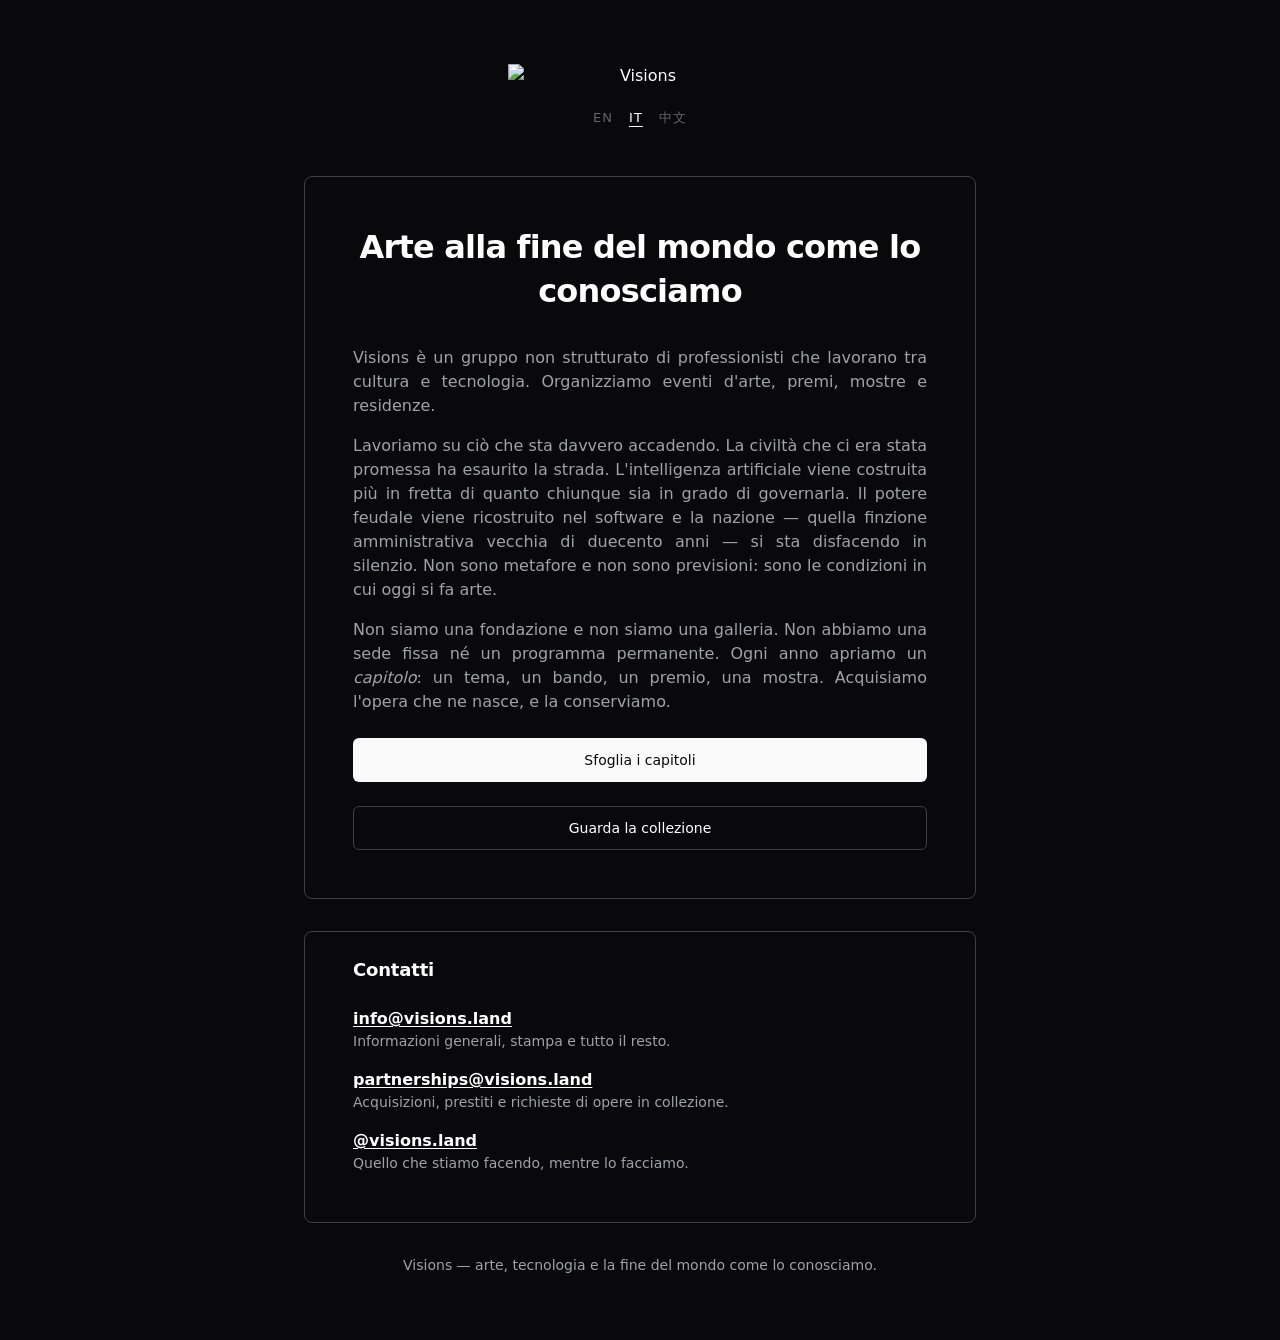
==== it/index.html @ 0a71414f "First commit." ====
<!DOCTYPE html>
<!--
  GENERATED FILE - do not edit.

  Every word on this page comes from content.toml. Edit that file, then run:

      python3 build.py

  Editing this file directly means losing the change on the next build.
-->
<html lang="it">
  <head>
    <meta charset="UTF-8" />
    <meta name="viewport" content="width=device-width, initial-scale=1.0" />
    <title>Visions — arte alla fine del mondo come lo conosciamo</title>
    <meta name="description" content="Visions è un gruppo non strutturato di professionisti che lavorano tra cultura e tecnologia. Organizziamo eventi d'arte, premi, mostre e residenze." />
    <meta name="author" content="The Visions Team" />
    <link rel="icon" type="image/svg+xml" href="../assets/visions_logo.svg" />

    <meta property="og:type" content="website" />
    <meta property="og:url" content="https://visions.land/it/" />
    <meta property="og:title" content="Visions — arte alla fine del mondo come lo conosciamo" />
    <meta property="og:description" content="Visions è un gruppo non strutturato di professionisti che lavorano tra cultura e tecnologia. Organizziamo eventi d'arte, premi, mostre e residenze." />
    <meta property="og:locale" content="it_IT" />
    <meta name="twitter:card" content="summary" />
    <meta name="twitter:title" content="Visions — arte alla fine del mondo come lo conosciamo" />
    <meta name="twitter:description" content="Visions è un gruppo non strutturato di professionisti che lavorano tra cultura e tecnologia. Organizziamo eventi d'arte, premi, mostre e residenze." />

    <link rel="canonical" href="https://visions.land/it/" />
    <link rel="alternate" hreflang="en" href="https://visions.land/" />
    <link rel="alternate" hreflang="it" href="https://visions.land/it/" />
    <link rel="alternate" hreflang="zh-Hans" href="https://visions.land/zh/" />
    <link rel="alternate" hreflang="x-default" href="https://visions.land/" />

    <link rel="stylesheet" href="../styles.css" />
  </head>

  <body>
    <div class="page">
      <div class="container">
        <header class="masthead masthead--visions">
          <a href="index.html">
            <img src="../assets/visions_logo.svg" alt="Visions" />
          </a>
          <nav class="langbar" aria-label="Lingua">
            <a href="../index.html" hreflang="en" lang="en">EN</a>
            <span aria-current="page" lang="it">IT</span>
            <a href="../zh/index.html" hreflang="zh-Hans" lang="zh-Hans">中文</a>
          </nav>
        </header>

        <main class="card-wrap">
          <article class="card">
            <div class="card-header">
              <h1 class="card-title">Arte alla fine del mondo come lo conosciamo</h1>
            </div>

            <div class="card-content">
              <div class="prose">
                <p>Visions è un gruppo non strutturato di professionisti che lavorano tra
                cultura e tecnologia. Organizziamo eventi d'arte, premi, mostre e residenze.</p>

                <p>Lavoriamo su ciò che sta davvero accadendo. La civiltà che ci era stata
                promessa ha esaurito la strada. L'intelligenza artificiale viene costruita più
                in fretta di quanto chiunque sia in grado di governarla. Il potere feudale
                viene ricostruito nel software e la nazione — quella finzione amministrativa
                vecchia di duecento anni — si sta disfacendo in silenzio. Non sono metafore e
                non sono previsioni: sono le condizioni in cui oggi si fa arte.</p>

                <p>Non siamo una fondazione e non siamo una galleria. Non abbiamo una sede
                fissa né un programma permanente. Ogni anno apriamo un <em>capitolo</em>: un
                tema, un bando, un premio, una mostra. Acquisiamo l'opera che ne nasce, e la
                conserviamo.</p>
              </div>

              <a href="chapters.html" class="btn btn--primary btn--block">
                Sfoglia i capitoli
              </a>

              <a href="collection.html" class="btn btn--outline btn--block">
                Guarda la collezione
              </a>
            </div>
          </article>

          <article class="card">
            <div class="card-content">
              <h2 class="section-title">Contatti</h2>

              <dl class="contact-list">
                <div>
                  <dt class="contact__address">
                    <a href="mailto:info@visions.land">info@visions.land</a>
                  </dt>
                  <dd class="contact__role">Informazioni generali, stampa e tutto il resto.</dd>
                </div>

                <div>
                  <dt class="contact__address">
                    <a href="mailto:partnerships@visions.land"
                      >partnerships@visions.land</a
                    >
                  </dt>
                  <dd class="contact__role">Acquisizioni, prestiti e richieste di opere in collezione.</dd>
                </div>

                <div>
                  <dt class="contact__address">
                    <a
                      href="https://instagram.com/visions.land"
                      target="_blank"
                      rel="noopener noreferrer"
                      >@visions.land</a
                    >
                  </dt>
                  <dd class="contact__role">Quello che stiamo facendo, mentre lo facciamo.</dd>
                </div>
              </dl>
            </div>
          </article>
        </main>

        <footer class="footer">
          <p>Visions — arte, tecnologia e la fine del mondo come lo conosciamo.</p>
        </footer>
      </div>
    </div>
  </body>
</html>
---- styles.css ----
/* ============================================================
   VISIONS — visions.land
   DESIGN SYSTEM — SINGLE SOURCE OF TRUTH
   All colors, fonts, radii, etc. are defined here and only here.
   The structure is carried over from the chapter sites
   (2025.visions.land, 2026.visions.land); the palette is not.
   Those sites each own a hue — amber for 2025, blue for 2026.
   The hub owns none, so it still reads as the institution when a
   fourth chapter arrives in a colour nobody has picked yet.
   To restyle the site, edit the :root block.
   ============================================================ */

:root {
  /* Fonts */
  --font-sans: ui-sans-serif, system-ui, sans-serif, "Apple Color Emoji",
    "Segoe UI Emoji", "Segoe UI Symbol", "Noto Color Emoji";
  --font-mono: ui-monospace, SFMono-Regular, Menlo, Monaco, Consolas,
    "Liberation Mono", "Courier New", monospace;
  /* Simplified-Chinese stack. The Latin stack would fall back per glyph
     anyway, but naming SC faces explicitly — together with lang="zh-Hans"
     on the page — stops a Japanese face resolving for shared ideographs. */
  --font-cjk: ui-sans-serif, system-ui, "PingFang SC", "Hiragino Sans GB",
    "Source Han Sans SC", "Noto Sans SC", "Noto Sans CJK SC",
    "Microsoft YaHei", "Heiti SC", sans-serif;

  --background: #09090b;
  --foreground: #ffffff;

  --card: #09090b;
  --card-foreground: #ffffff;
  --card-border: #3f3f46;

  --primary: #fafafa;
  --primary-foreground: #09090b;

  --secondary: #d4d4d8;
  --secondary-foreground: #09090b;

  --muted: #52525b;
  --muted-foreground: #a1a1aa;

  --accent: #e4e4e7;
  --accent-foreground: #18181b;

  --border: #27272a;
  --ring: #a1a1aa;

  --radius: 0.5rem;
}

/* ----------------------------------------------------------
   RESET
   ---------------------------------------------------------- */

*,
*::before,
*::after {
  box-sizing: border-box;
  border: 0 solid var(--border);
}

* {
  margin: 0;
}

html {
  -webkit-text-size-adjust: 100%;
  line-height: 1.5;
}

body {
  background-color: var(--background);
  color: var(--foreground);
  font-family: var(--font-sans);
  line-height: inherit;
  -webkit-font-smoothing: antialiased;
}

img,
svg {
  display: block;
  max-width: 100%;
  height: auto;
}

button {
  font-family: inherit;
  font-size: 100%;
  line-height: inherit;
  color: inherit;
  background: transparent;
  padding: 0;
  cursor: pointer;
}

a {
  color: inherit;
  text-decoration: underline;
  text-underline-offset: 2px;
}

a:hover {
  color: var(--foreground);
}

ul {
  padding: 0;
  list-style: none;
}

:focus-visible {
  outline: 2px solid var(--ring);
  outline-offset: 2px;
}

/* ----------------------------------------------------------
   LAYOUT
   ---------------------------------------------------------- */

.page {
  min-height: 100vh;
  background-color: var(--background);
}

.container {
  width: 100%;
  margin-inline: auto;
  padding: 4rem 1rem;
}

@media (min-width: 640px) {
  .container {
    max-width: 640px;
  }
}
@media (min-width: 768px) {
  .container {
    max-width: 768px;
  }
}
@media (min-width: 1024px) {
  .container {
    max-width: 1024px;
  }
}
@media (min-width: 1280px) {
  .container {
    max-width: 1280px;
  }
}
@media (min-width: 1400px) {
  .container {
    max-width: 1400px;
  }
}

/* ----------------------------------------------------------
   MASTHEAD
   ---------------------------------------------------------- */

.masthead {
  text-align: center;
  margin-bottom: 3rem;
}

/* A block-level anchor gives the logo a stable containing block, so the
   percentage widths below resolve against the container rather than against
   a shrink-to-fit box. */
.masthead a {
  display: block;
  text-decoration: none;
}

.masthead img {
  width: 100%;
  max-width: 42rem;
  margin-inline: auto;
  object-fit: contain;
}

.masthead--visions img {
  --logo-scale: 2.54545;
  width: calc(100% / var(--logo-scale));
  max-width: calc(42rem / var(--logo-scale));
}

/* ----------------------------------------------------------
   CARD
   ---------------------------------------------------------- */

.card-wrap {
  max-width: 42rem;
  margin-inline: auto;
}

.card {
  padding: 1.5rem;
  overflow: hidden;
  border-radius: var(--radius);
  border: 1px solid var(--card-border);
  background-color: var(--card);
  color: var(--card-foreground);
  box-shadow: 0 1px 2px 0 rgb(0 0 0 / 0.05);
  transition: box-shadow 0.15s ease-in-out;
}

.card:hover {
  box-shadow: 0 10px 15px -3px rgb(0 0 0 / 0.1), 0 4px 6px -4px rgb(0 0 0 / 0.1);
}

.card-header {
  display: flex;
  flex-direction: column;
  gap: 0.375rem;
  padding: 1.5rem 1.5rem 2rem;
  text-align: center;
}

.card-hero {
  margin-inline: auto;
  margin-bottom: 1.5rem;
  width: 100%;
  max-width: 28rem;
  overflow: hidden;
  border-radius: var(--radius);
}

/* The hero is cropped at every viewport: the box is wider than the image's
   2:1 ratio on desktop (cropping top/bottom) and narrower than it on a phone
   in portrait (cropping left/right). Anchoring to the right edge keeps the
   right-hand side of the picture in frame when the crop is horizontal, while
   leaving the vertical crop centred as before. */
.card-hero img {
  width: 100%;
  height: 12rem;
  object-fit: cover;
  object-position: 100% 50%;
}

.card-title {
  font-size: 2rem;
  font-weight: 600;
  line-height: 1.4;
  letter-spacing: -0.025em;
}

.card-content {
  padding: 0 1.5rem 1.5rem;
  display: flex;
  flex-direction: column;
  gap: 1.5rem;
}

/* ----------------------------------------------------------
   PROSE
   ---------------------------------------------------------- */

.prose {
  color: var(--muted-foreground);
  text-align: justify;
  display: flex;
  flex-direction: column;
  gap: 1rem;
}

.prose--tight {
  gap: 0.75rem;
}

.prose p,
.prose li {
  text-align: justify;
}

/* Inline code. The background is the same gray as --border, so code chips sit
   on the one neutral the design system already defines. Sized in `em` so the
   chip tracks whatever text it is embedded in, including the smaller FAQ
   panels. */
code {
  font-family: var(--font-mono);
  font-size: 0.875em;
  color: var(--primary);
  background-color: var(--border);
  border-radius: calc(var(--radius) - 2px);
  padding: 0.15em 0.4em;
  /* Paths and commands are single long tokens; let them break rather than
     overflow the card on narrow viewports. */
  overflow-wrap: break-word;
  /* ...but break them on their own boundaries, never with a hyphen inserted
     into a command. */
  hyphens: none;
  -webkit-hyphens: none;
}

.note {
  font-size: 0.875rem;
  color: var(--muted-foreground);
  text-align: justify;
}

.disc {
  list-style: disc;
  padding-left: 1.25rem;
  display: flex;
  flex-direction: column;
  gap: 0.25rem;
}

.plain {
  display: flex;
  flex-direction: column;
  gap: 0.25rem;
}

.lead-in {
  margin-bottom: 0.5rem;
}

/* ----------------------------------------------------------
   BUTTONS
   ---------------------------------------------------------- */

.btn {
  display: inline-flex;
  align-items: center;
  justify-content: center;
  gap: 0.5rem;
  white-space: nowrap;
  border-radius: calc(var(--radius) - 2px);
  font-size: 0.875rem;
  font-weight: 500;
  text-decoration: none;
  transition: all 0.2s ease-in-out;
  height: 2.75rem;
  padding-inline: 2rem;
}

.btn--block {
  width: 100%;
  display: flex;
}

.btn--primary {
  background-color: var(--primary);
  color: var(--primary-foreground);
}

/* The chapter sites brighten the primary button on hover. This palette's
   primary is already near-white, so brightness(1.1) is invisible; step down
   to the secondary instead, which registers. */
.btn--primary:hover {
  background-color: var(--secondary);
  color: var(--primary-foreground);
}

.btn--outline {
  border: 1px solid var(--card-border);
  background-color: var(--background);
  color: var(--foreground);
}

.btn--outline:hover {
  background-color: var(--accent);
  color: var(--accent-foreground);
  filter: brightness(1.1);
}

.btn:disabled,
.btn[aria-disabled="true"] {
  pointer-events: none;
  opacity: 0.5;
}

.btn-link {
  display: block;
  text-decoration: none;
}

/* ----------------------------------------------------------
   FOOTER
   ---------------------------------------------------------- */

.footer {
  max-width: 42rem;
  margin: 2rem auto 0;
  text-align: center;
  font-size: 0.875rem;
  color: var(--muted-foreground);
}

.footer a {
  color: inherit;
}

/* ----------------------------------------------------------
   HUB COMPONENTS
   The chapter sites are one card on one page. The hub indexes
   things, so it needs structures they do not have: more than
   one card per page, a language bar, and two kinds of list.
   ---------------------------------------------------------- */

.card + .card {
  margin-top: 2rem;
}

.section-title {
  font-size: 1.125rem;
  font-weight: 600;
  letter-spacing: -0.01em;
}

/* ---------- language bar ----------

   Each language is a real generated page, so switching is three ordinary
   links and needs no JavaScript. The current language is a <span>, not a
   link to itself. */

.langbar {
  display: flex;
  justify-content: center;
  align-items: baseline;
  gap: 1rem;
  margin-top: 1.25rem;
  font-size: 0.8125rem;
  letter-spacing: 0.08em;
}

.langbar a,
.langbar span {
  text-decoration: none;
  color: var(--muted-foreground);
  opacity: 0.6;
  transition: opacity 0.15s ease-in-out, color 0.15s ease-in-out;
}

.langbar a:hover {
  opacity: 1;
  color: var(--foreground);
}

.langbar [aria-current="page"] {
  opacity: 1;
  color: var(--foreground);
  text-decoration: underline;
  text-underline-offset: 4px;
}

/* ---------- chapter archive ---------- */

.chapter-list {
  display: flex;
  flex-direction: column;
  gap: 0.75rem;
}

/* Each entry borrows the primary colour of its own chapter's site, handed in
   by the build as --chapter-accent, so the archive reads as a row of coloured
   spines on an otherwise hue-free page. A chapter without one falls back to
   the neutral border the rest of the hub uses. */
.chapter {
  display: block;
  padding: 1rem;
  text-decoration: none;
  border: 1px solid var(--chapter-accent, var(--border));
  border-radius: calc(var(--radius) - 2px);
  transition: border-color 0.15s ease-in-out, background-color 0.15s ease-in-out;
}

/* The border is already the accent at rest, so hover cannot signal by changing
   it. A faint wash does the work instead, and still reads on the entries that
   have no accent. */
.chapter:hover {
  border-color: var(--chapter-accent, var(--card-border));
  background-color: rgb(255 255 255 / 0.04);
  color: var(--foreground);
}

.chapter__head {
  display: flex;
  flex-wrap: wrap;
  align-items: baseline;
  gap: 0.5rem 0.75rem;
}

.chapter__title {
  font-weight: 600;
}

.chapter__meta {
  font-family: var(--font-mono);
  font-size: 0.75rem;
  color: var(--muted-foreground);
}

/* A single line of description, so unlike .prose it must not be justified. */
.chapter__note {
  display: block;
  margin-top: 0.375rem;
  font-size: 0.875rem;
  color: var(--muted-foreground);
  text-align: left;
}

/* A chapter whose site is not online yet. The build renders it as a <div>
   rather than an <a>, so there is nothing to click and nothing to focus;
   this mirrors how .btn[aria-disabled] reads. */
.chapter--soon {
  pointer-events: none;
  opacity: 0.5;
}

.badge {
  font-family: var(--font-mono);
  font-size: 0.6875rem;
  text-transform: uppercase;
  letter-spacing: 0.08em;
  padding: 0.15em 0.45em;
  border: 1px solid var(--border);
  border-radius: calc(var(--radius) - 4px);
  color: var(--muted-foreground);
}

/* ---------- the collection ---------- */

.work-list {
  display: flex;
  flex-direction: column;
  gap: 1.5rem;
  /* The reset zeroes <ul> only; this list is an <ol>, because the order
     (newest acquisition first) is part of what it says. */
  padding: 0;
  list-style: none;
}

.work {
  padding-top: 1.5rem;
  border-top: 1px solid var(--border);
}

.work-list > li:first-child .work {
  padding-top: 0;
  border-top: 0;
}

.work__title {
  font-size: 1.0625rem;
  font-weight: 600;
  line-height: 1.4;
}

.work__meta {
  display: flex;
  flex-direction: column;
  gap: 0.375rem;
  margin-top: 0.75rem;
  font-size: 0.875rem;
}

.work__row {
  display: flex;
  flex-wrap: wrap;
  gap: 0.25rem 0.75rem;
}

.work__meta dt {
  flex: 0 0 9rem;
  font-family: var(--font-mono);
  font-size: 0.75rem;
  text-transform: uppercase;
  letter-spacing: 0.06em;
  color: var(--muted-foreground);
  padding-top: 0.2em;
}

.work__meta dd {
  flex: 1 1 12rem;
}

.work__note {
  margin-top: 0.75rem;
  font-size: 0.875rem;
  color: var(--muted-foreground);
  text-align: left;
}

/* ---------- contacts ---------- */

.contact-list {
  display: flex;
  flex-direction: column;
  gap: 1rem;
}

.contact__address {
  font-weight: 600;
}

.contact__role {
  font-size: 0.875rem;
  color: var(--muted-foreground);
}

/* ----------------------------------------------------------
   NARROW VIEWPORTS (phone, portrait)
   ---------------------------------------------------------- */

/* Justified text only looks right when the measure is wide enough for the
   browser to absorb the slack of each line into the word-gaps unnoticed. In
   portrait the three nested gutters (container + card + card-content) spend
   ~160px of a ~390px viewport, leaving a ~230px measure — around 30 characters
   per line, where a single long word tears a visible river open.

   Three things widen the measure in characters: narrower gutters, type that
   scales down with the viewport, and hyphenation, which gives the justifier
   break points *inside* long words. The last is what actually closes the gaps;
   it relies on <html lang="en">, which the pages set. */
@media (max-width: 640px) {
  .container {
    padding-inline: 0.75rem;
  }

  .card {
    padding: 0.75rem;
  }

  .card-header {
    padding: 0.75rem 0.75rem 1.5rem;
  }

  .card-content {
    padding: 0 0.75rem 0.75rem;
  }

  /* ~13px at 390px wide, growing to the full 16px by the time the viewport is
     roughly 470px, where the measure no longer needs the help. */
  .prose,
  .note {
    font-size: clamp(0.8125rem, 3.4vw, 1rem);
  }

  .prose p,
  .prose li,
  .note {
    hyphens: auto;
    -webkit-hyphens: auto;
    hyphenate-limit-chars: 6 3 3;
  }

  /* A last resort for anything the hyphenator cannot break, such as a URL:
     overflow rather than a line with two words on it. */
  .prose p,
  .prose li {
    overflow-wrap: break-word;
  }

  .card-title {
    font-size: 1.625rem;
  }
}

/* ----------------------------------------------------------
   CHINESE TYPOGRAPHY

   The rules above are tuned for Latin text. Han glyphs are full-width and
   need different treatment, and the narrow-viewport block in particular is
   actively wrong for them: it turns on automatic hyphenation, which CJK
   never uses, and drops the type to 13px, below which Han is illegible.

   These selectors carry an attribute and a class, so they outrank the
   rules they correct regardless of source order.
   ---------------------------------------------------------- */

html[lang="zh-Hans"] {
  font-family: var(--font-cjk);
}

html[lang="zh-Hans"] .prose p,
html[lang="zh-Hans"] .prose li,
html[lang="zh-Hans"] .note,
html[lang="zh-Hans"] .chapter__note,
html[lang="zh-Hans"] .work__note {
  /* CJK justifies natively and well, so text-align: justify stays. */
  line-height: 1.85;
  hyphens: none;
  -webkit-hyphens: none;
  word-break: normal;
  line-break: strict;
}

html[lang="zh-Hans"] .card-title,
html[lang="zh-Hans"] .section-title,
html[lang="zh-Hans"] .work__title {
  /* The Latin -0.025em tracking crowds Han glyphs. */
  letter-spacing: normal;
  line-height: 1.5;
}

@media (max-width: 640px) {
  html[lang="zh-Hans"] .prose p,
  html[lang="zh-Hans"] .prose li,
  html[lang="zh-Hans"] .note {
    hyphens: none;
    -webkit-hyphens: none;
    font-size: clamp(0.875rem, 3.6vw, 1rem);
  }
}

/* ----------------------------------------------------------
   NARROW VIEWPORTS — HUB COMPONENTS
   ---------------------------------------------------------- */

@media (max-width: 640px) {
  /* Two columns of field/value do not fit a phone; stack them. */
  .work__meta dt {
    flex: 1 0 100%;
  }

  .work__meta dd {
    flex: 1 0 100%;
  }
}

/* ----------------------------------------------------------
   ACCESSIBILITY
   ---------------------------------------------------------- */

@media (prefers-reduced-motion: reduce) {
  *,
  *::before,
  *::after {
    transition-duration: 0.01ms !important;
    animation-duration: 0.01ms !important;
  }
  html {
    scroll-behavior: auto !important;
  }
}
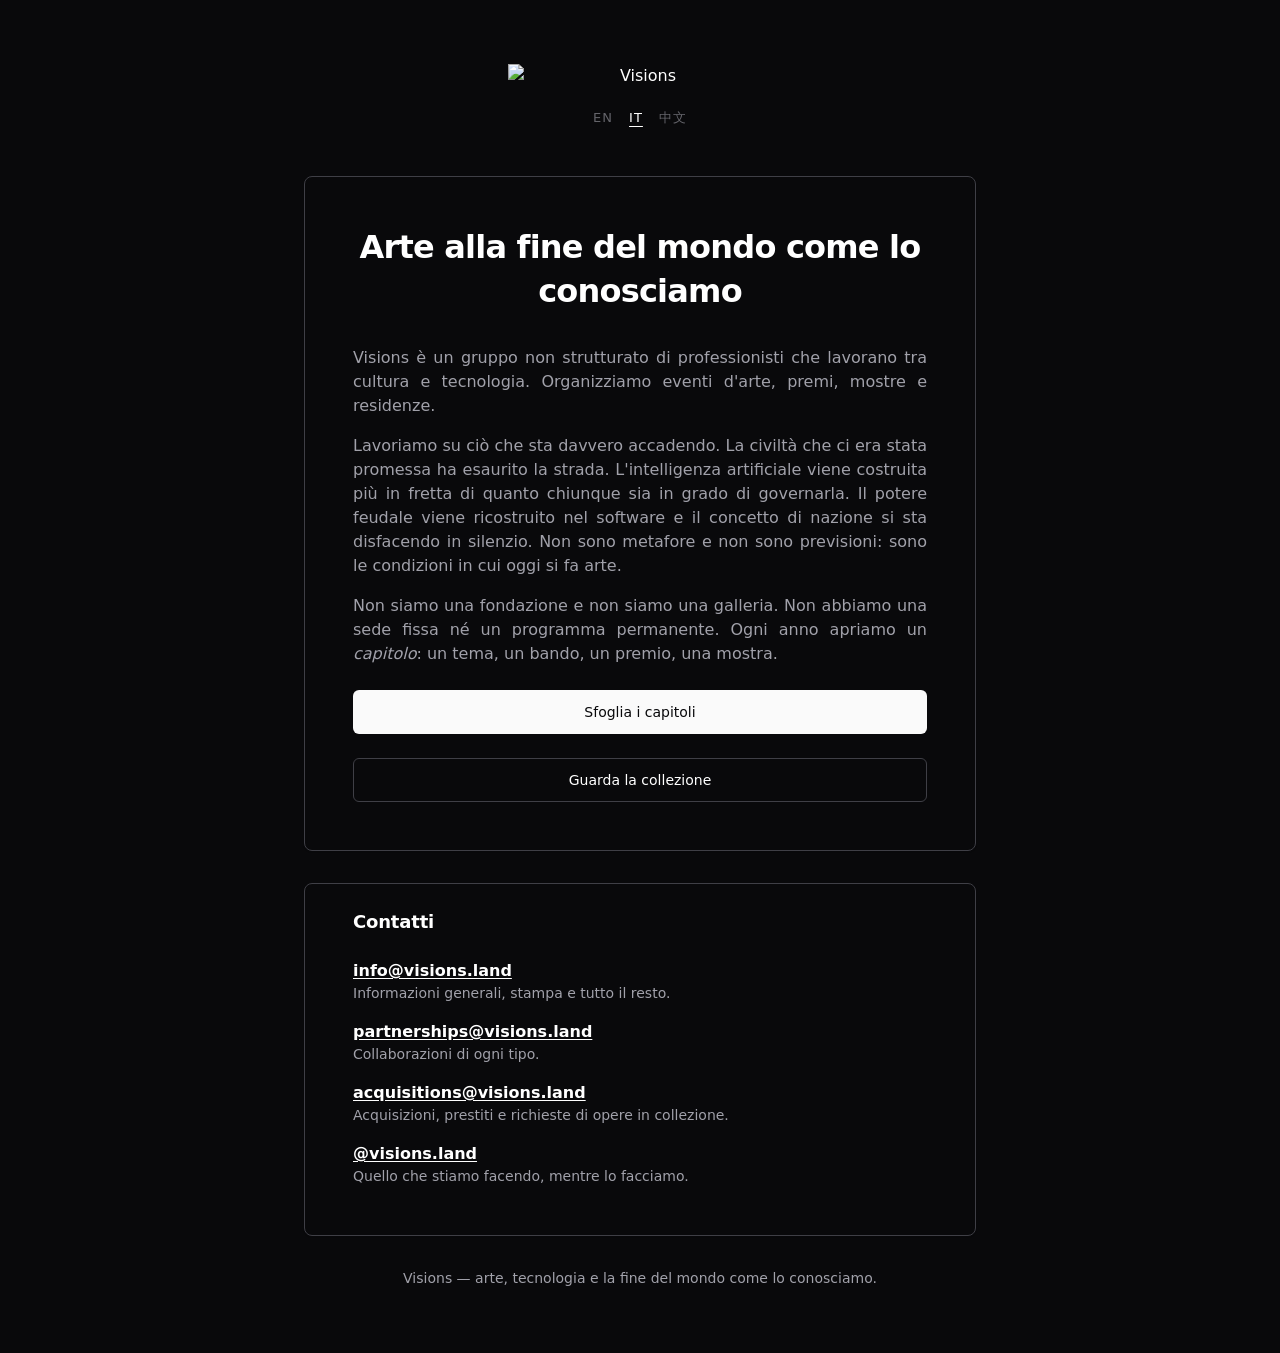
==== commit d4596829: "Small changes again." ====
--- a/it/index.html
+++ b/it/index.html
@@ -63,14 +63,13 @@
                 <p>Lavoriamo su ciò che sta davvero accadendo. La civiltà che ci era stata
                 promessa ha esaurito la strada. L'intelligenza artificiale viene costruita più
                 in fretta di quanto chiunque sia in grado di governarla. Il potere feudale
-                viene ricostruito nel software e la nazione — quella finzione amministrativa
-                vecchia di duecento anni — si sta disfacendo in silenzio. Non sono metafore e
+                viene ricostruito nel software e il concetto di nazione si sta disfacendo
+                in silenzio. Non sono metafore e
                 non sono previsioni: sono le condizioni in cui oggi si fa arte.</p>
 
                 <p>Non siamo una fondazione e non siamo una galleria. Non abbiamo una sede
                 fissa né un programma permanente. Ogni anno apriamo un <em>capitolo</em>: un
-                tema, un bando, un premio, una mostra. Acquisiamo l'opera che ne nasce, e la
-                conserviamo.</p>
+                tema, un bando, un premio, una mostra.</p>
               </div>
 
               <a href="chapters.html" class="btn btn--primary btn--block">
@@ -101,6 +100,15 @@
                       >partnerships@visions.land</a
                     >
                   </dt>
+                  <dd class="contact__role">Collaborazioni di ogni tipo.</dd>
+                </div>
+
+                <div>
+                  <dt class="contact__address">
+                    <a href="mailto:acquisitions@visions.land"
+                      >acquisitions@visions.land</a
+                    >
+                  </dt>
                   <dd class="contact__role">Acquisizioni, prestiti e richieste di opere in collezione.</dd>
                 </div>
 
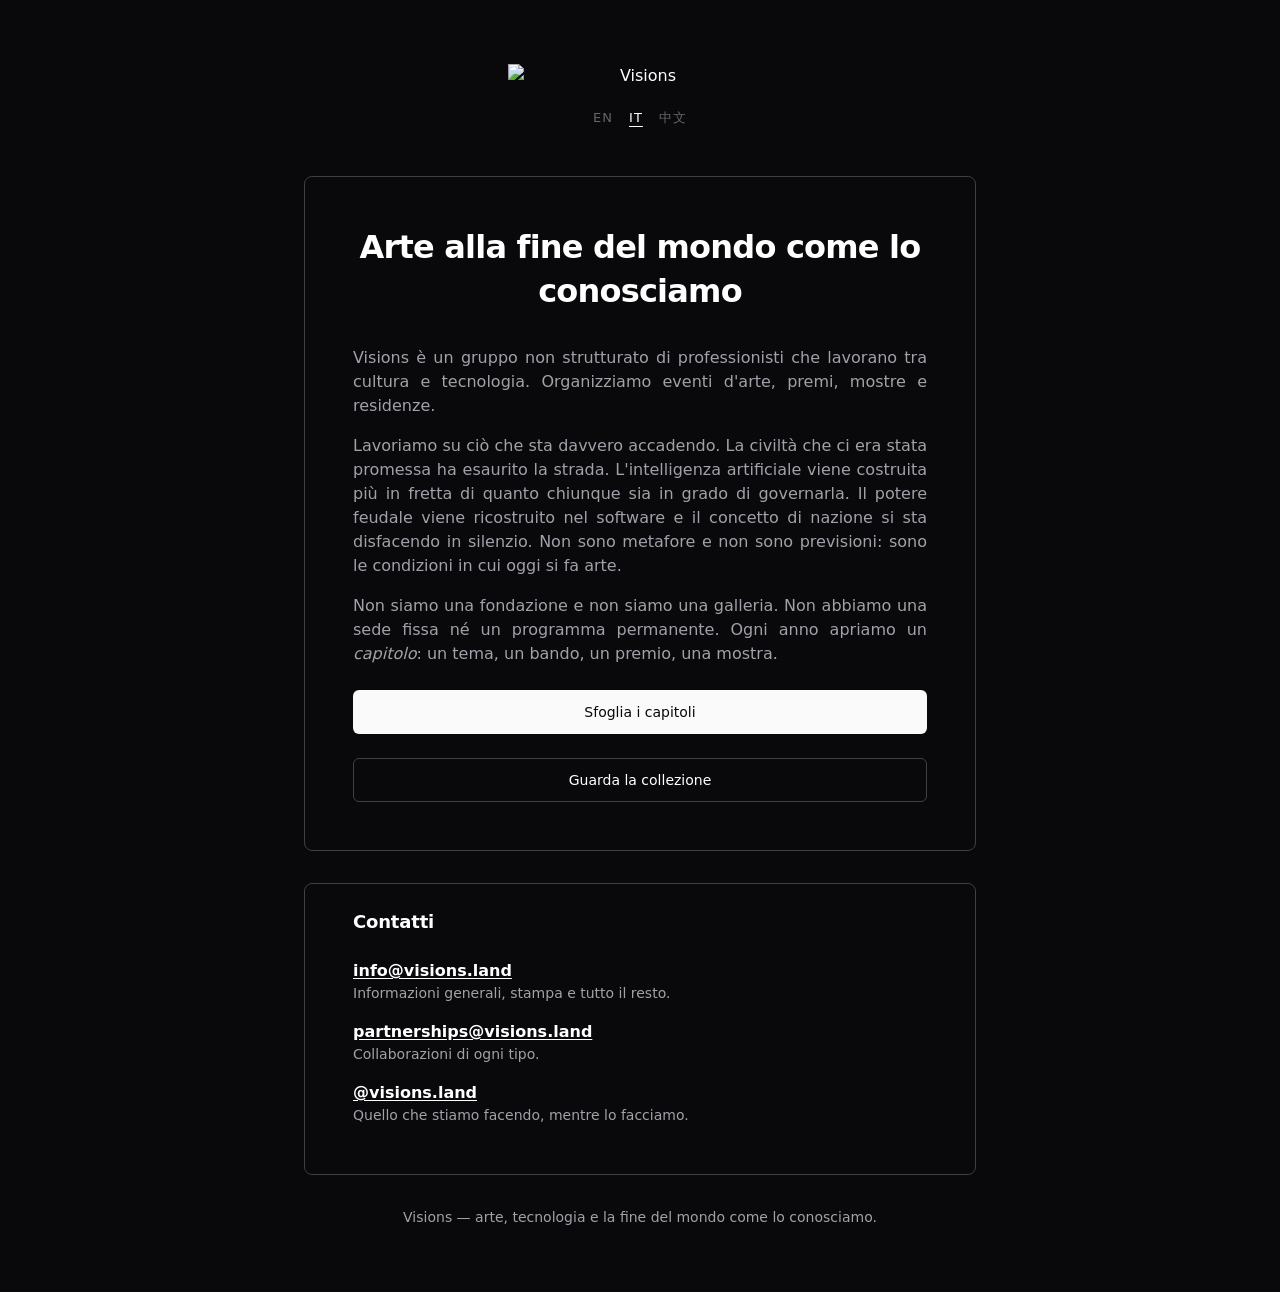
==== commit f8954859: "Small changes again." ====
--- a/it/index.html
+++ b/it/index.html
@@ -105,15 +105,6 @@
 
                 <div>
                   <dt class="contact__address">
-                    <a href="mailto:acquisitions@visions.land"
-                      >acquisitions@visions.land</a
-                    >
-                  </dt>
-                  <dd class="contact__role">Acquisizioni, prestiti e richieste di opere in collezione.</dd>
-                </div>
-
-                <div>
-                  <dt class="contact__address">
                     <a
                       href="https://instagram.com/visions.land"
                       target="_blank"
